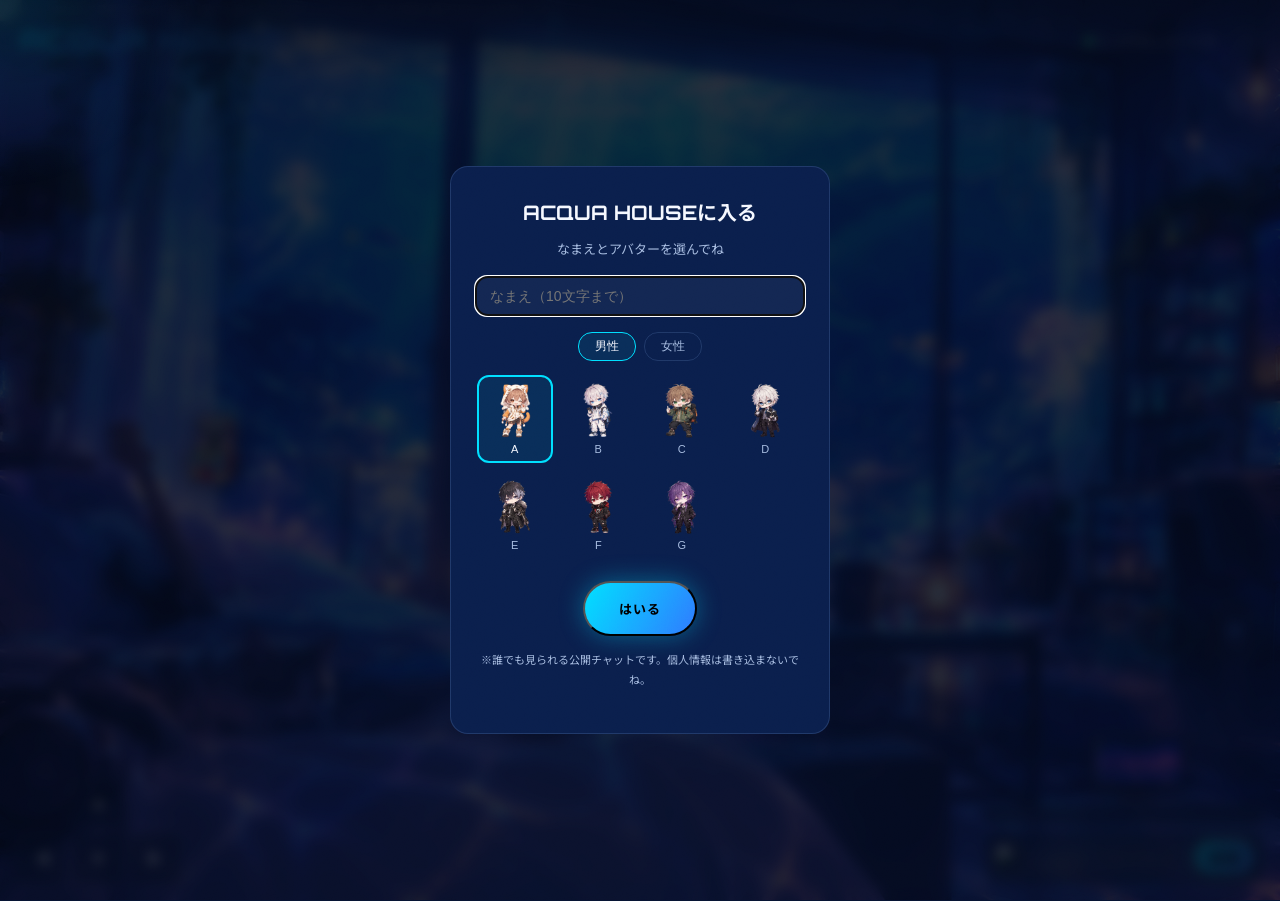
==== chat.html @ a20067de "Auto-sync the YouTube screen to everyone, shrink monitor.png, restrict avatar N Revert the "must tap" ====
<!DOCTYPE html>
<html lang="ja">
<head>
<meta charset="UTF-8">
<meta name="viewport" content="width=device-width, initial-scale=1.0, maximum-scale=1.0, user-scalable=no, viewport-fit=cover">
<title>ACQUA HOUSE | Acqua Calda Official Site</title>
<meta name="description" content="Acqua Calda(アクア・カルダ) ファン交流用のリアルタイムアバターチャット「Acqua House」">
<meta name="apple-mobile-web-app-capable" content="yes">
<meta name="mobile-web-app-capable" content="yes">
<meta name="apple-mobile-web-app-status-bar-style" content="black-translucent">
<link rel="preconnect" href="https://fonts.googleapis.com">
<link rel="preconnect" href="https://fonts.gstatic.com" crossorigin>
<link href="https://fonts.googleapis.com/css2?family=Orbitron:wght@500;700;900&family=Baloo+2:wght@600;700;800&family=Noto+Sans+JP:wght@300;400;500;700&display=swap" rel="stylesheet">
<link rel="stylesheet" href="css/style.css?v=25">
<link rel="stylesheet" href="css/chat.css?v=37">
<link rel="stylesheet" href="css/youtube-widget.css?v=3">
</head>
<body>

<canvas class="bg-particles" id="bgParticles"></canvas>
<canvas class="bg-bubbles" id="bgBubbles"></canvas>
<div class="noise-overlay"></div>
<div class="cursor-glow" id="cursorGlow"></div>

<!-- ===== HEADER ===== -->
<header class="site-header" id="siteHeader">
  <a href="index.html#top" class="brand">ACQUA<span>CALDA</span></a>
  <nav class="main-nav" id="mainNav">
    <a href="index.html#about">ABOUT</a>
    <a href="index.html#members">MEMBERS</a>
    <a href="index.html#discography">DISCOGRAPHY</a>
    <a href="index.html#live">LIVE</a>
    <a href="index.html#contact">CONTACT</a>
    <a href="chat.html" class="active">ACQUA HOUSE</a>
  </nav>
  <button class="nav-toggle" id="navToggle" aria-label="メニューを開く" aria-expanded="false">
    <span></span><span></span><span></span>
  </button>
</header>

<main class="chat-page">
  <div class="chat-wrap">

    <div class="chat-header-row">
      <h1 class="chat-title">ACQUA HOUSE</h1>
      <div class="chat-header-right">
        <div class="chat-online"><span class="dot-live"></span><span id="chatOnlineCount">0</span>人がおしゃべり中</div>
        <button type="button" class="chat-fullscreen-btn" id="chatFullscreenBtn" hidden aria-label="全画面表示">⛶</button>
        <button type="button" class="chat-leave-btn" id="chatLeaveBtn" hidden>退室する</button>
      </div>
    </div>

    <div class="chat-stage-wrap">
      <div class="chat-stage" id="chatStage"></div>
      <div class="chat-dpad" id="chatDpad">
        <button type="button" data-dir="up" aria-label="上へ移動">▲</button>
        <button type="button" data-dir="left" aria-label="左へ移動">◀</button>
        <button type="button" data-dir="right" aria-label="右へ移動">▶</button>
        <button type="button" data-dir="down" aria-label="下へ移動">▼</button>
      </div>
      <div class="chat-action-pad" id="chatActionPad">
        <button type="button" data-act="catch" aria-label="ボールをキャッチ／投げる">○</button>
        <button type="button" data-act="kick" aria-label="ボールを蹴る">✕</button>
      </div>
    </div>

    <form class="chat-input-row" id="chatInputForm">
      <button type="button" class="chat-avatar-btn" id="chatMyAvatarBtn" title="なまえ・アバターを変更"><img id="chatMyAvatarImg" src="" alt=""></button>
      <input type="text" id="chatInputText" maxlength="200" placeholder="メッセージを入力してEnter..." autocomplete="off" enterkeyhint="send">
      <button type="submit" class="btn btn-primary chat-send-btn">送信</button>
    </form>

    <div class="chat-log" id="chatLog" aria-live="polite"></div>

    <p class="chat-hint">矢印キー / WASD で移動、Enterで発言（誰でも見られる公開チャットです。個人情報の書き込みには注意してね）</p>
  </div>

  <!-- ===== BGM VOLUME ===== -->
  <div class="chat-volume" id="chatVolume" hidden>
    <span class="chat-volume-icon" id="chatVolumeIcon">🔊</span>
    <input type="range" id="chatVolumeSlider" min="0" max="100" value="60" aria-label="BGM音量">
  </div>

  <!-- ===== RHYTHM MINIGAME (popn) ===== -->
  <div class="rhythm-toast" id="rhythmToast" hidden></div>

  <div class="rhythm-hud" id="rhythmHud" hidden>
    <span>SCORE <b id="rhythmScoreVal">0</b></span>
  </div>

  <div class="rhythm-countdown" id="rhythmCountdown" hidden></div>

  <div class="rhythm-overlay" id="rhythmConfirm" hidden>
    <div class="rhythm-dialog-card">
      <p>ゲームをしますか？</p>
      <div class="hero-actions">
        <button type="button" class="btn btn-primary" id="rhythmConfirmYesBtn">はい</button>
        <button type="button" class="btn btn-outline" id="rhythmConfirmNoBtn">いいえ</button>
      </div>
    </div>
  </div>

  <div class="rhythm-overlay" id="rhythmSongSelect" hidden>
    <div class="rhythm-dialog-card">
      <p>曲を選んでね</p>
      <div class="rhythm-song-list" id="rhythmSongList"></div>
      <button type="button" class="btn btn-outline" id="rhythmSongCancelBtn">キャンセル</button>
    </div>
  </div>

  <div class="rhythm-overlay" id="rhythmResult" hidden>
    <div class="rhythm-dialog-card">
      <p class="rhythm-result-title">RESULT</p>
      <p class="rhythm-result-score">みんなでキャッチ <b id="rhythmResultScoreVal">0</b> こ！</p>
      <button type="button" class="btn btn-primary" id="rhythmResultCloseBtn">とじる</button>
    </div>
  </div>

  <!-- ===== ROTATE-DEVICE HINT (mobile portrait) ===== -->
  <div class="chat-rotate-hint" id="chatRotateHint">
    <div class="chat-rotate-icon">📱</div>
    <p>スマホを横向きにしてください</p>
  </div>

  <!-- ===== YOUTUBE SEARCH WIDGET (picks a video -- playback itself renders
       in-room over the window, appended into #chatStage by
       js/youtube-widget.js, not here) ===== -->
  <div class="yt-overlay" id="ytOverlay" hidden>
    <div class="yt-panel">
      <div class="yt-panel-header">
        <form class="yt-search-row" id="ytSearchForm">
          <input type="text" id="ytSearchInput" placeholder="YouTubeを検索" autocomplete="off" enterkeyhint="search">
          <button type="submit" class="yt-search-btn" id="ytSearchBtn" aria-label="検索">🔍</button>
        </form>
        <button type="button" class="yt-close-btn" id="ytCloseBtn" aria-label="閉じる">✕</button>
      </div>
      <div class="yt-body">
        <p class="yt-status" id="ytStatus" hidden></p>
        <div class="yt-grid" id="ytGrid"></div>
      </div>
    </div>
  </div>

  <!-- ===== ENTRY OVERLAY ===== -->
  <div class="chat-entry" id="chatEntry" hidden>
    <div class="chat-entry-card">
      <h2>ACQUA HOUSEに入る</h2>
      <p>なまえとアバターを選んでね</p>
      <input type="text" id="entryNameInput" maxlength="10" placeholder="なまえ（10文字まで）" autocomplete="off" enterkeyhint="done">
      <div class="chat-gender-tabs" id="entryGenderTabs"></div>
      <div class="chat-avatar-picker" id="entryAvatarPicker"></div>
      <div class="chat-avatar-picker chat-avatar-picker-restricted" id="entryRestrictedPicker" hidden></div>
      <button class="btn btn-primary" id="entryEnterBtn">はいる</button>
      <p class="chat-entry-note">※誰でも見られる公開チャットです。個人情報は書き込まないでね。</p>
    </div>
  </div>
</main>

<footer class="site-footer">
  <p>&copy; 2026 Acqua Calda. All rights reserved.</p>
  <p class="footer-note">This is a dummy/sample site structure.</p>
</footer>

<script src="js/script.js?v=11"></script>
<script src="https://www.gstatic.com/firebasejs/10.14.1/firebase-app-compat.js"></script>
<script src="https://www.gstatic.com/firebasejs/10.14.1/firebase-auth-compat.js"></script>
<script src="https://www.gstatic.com/firebasejs/10.14.1/firebase-database-compat.js"></script>
<script src="js/firebase-config.js?v=2"></script>
<script src="js/chat.js?v=62"></script>
<script src="js/youtube-config.js?v=2"></script>
<script src="js/youtube-widget.js?v=6"></script>
</body>
</html>
---- css/style.css ----
/* ==========================================================
   Acqua Calda - Official Site Stylesheet
   Dark x Neon (Club/Electro) theme
   ========================================================== */

:root{
  --bg: #061434;
  --bg-alt: #0a1f4d;
  --fg: #f5f8ff;
  --fg-dim: #a7bce0;
  --cyan: #00e0ff;
  --pink: #2f7bff;
  --purple: #5b8cff;
  --white: #ffffff;
  --black: #000000;
  --border: rgba(150,195,255,0.16);
  --font-display: 'Orbitron', 'Noto Sans JP', sans-serif;
  --font-body: 'Noto Sans JP', sans-serif;
  --font-fancy: 'Baloo 2', 'Noto Sans JP', sans-serif;
  --header-h: 76px;
}

*, *::before, *::after{ box-sizing: border-box; }

html{ scroll-behavior: smooth; scroll-padding-top: var(--header-h); }

body{
  margin:0;
  background: var(--bg);
  color: var(--fg);
  font-family: var(--font-body);
  line-height: 1.8;
  overflow-x: hidden;
  -webkit-font-smoothing: antialiased;
}

a{ color: inherit; text-decoration: none; }
ul{ list-style: none; margin:0; padding:0; }
img{ max-width:100%; display:block; }

/* ---------- texture / cursor glow ---------- */
.bg-particles{
  position: fixed; inset:0; z-index: -1; pointer-events:none; display:block;
}
.bg-bubbles{
  position: fixed; inset:0; z-index: -1; pointer-events:none; display:block;
}
.noise-overlay{
  position: fixed; inset:0; pointer-events:none; z-index: 2;
  opacity: 0.035;
  background-image: url("data:image/svg+xml,%3Csvg xmlns='http://www.w3.org/2000/svg' width='120' height='120'%3E%3Cfilter id='n'%3E%3CfeTurbulence type='fractalNoise' baseFrequency='0.9' numOctaves='2' stitchTiles='stitch'/%3E%3C/filter%3E%3Crect width='100%25' height='100%25' filter='url(%23n)'/%3E%3C/svg%3E");
  mix-blend-mode: overlay;
}
.cursor-glow{
  position: fixed; top:0; left:0; width: 380px; height: 380px;
  border-radius: 50%; pointer-events: none; z-index: 1;
  transform: translate(-50%,-50%);
  background: radial-gradient(circle, rgba(0,224,255,0.10) 0%, rgba(47,123,255,0.06) 45%, transparent 70%);
  transition: opacity .3s ease;
  opacity: 0;
}
@media (hover:hover){ .cursor-glow{ opacity: 1; } }

/* ---------- header ---------- */
.site-header{
  position: fixed; top:0; left:0; right:0; z-index: 100;
  height: var(--header-h);
  display:flex; align-items:center; justify-content:space-between;
  padding: 0 clamp(20px, 5vw, 56px);
  background: rgba(4,12,32,0.55);
  backdrop-filter: blur(14px) saturate(140%);
  -webkit-backdrop-filter: blur(14px) saturate(140%);
  border-bottom: 1px solid var(--border);
  transition: background .3s ease, border-color .3s ease;
}
.brand{
  font-family: var(--font-display);
  font-weight: 700;
  font-size: clamp(16px, 2vw, 20px);
  letter-spacing: 0.12em;
}
.brand span{ color: var(--cyan); }

.main-nav{ display:flex; gap: clamp(18px, 3vw, 40px); }
.main-nav a{
  font-family: var(--font-display);
  font-size: 13px;
  letter-spacing: 0.08em;
  color: var(--fg-dim);
  position: relative;
  padding: 6px 2px;
  transition: color .25s ease;
}
.main-nav a::after{
  content:''; position:absolute; left:0; bottom:0; width:100%; height:1px;
  background: linear-gradient(90deg, var(--cyan), var(--white), var(--pink));
  transform: scaleX(0); transform-origin: left;
  transition: transform .3s ease;
}
.main-nav a:hover, .main-nav a.active{ color: var(--fg); }
.main-nav a:hover::after, .main-nav a.active::after{ transform: scaleX(1); }

.nav-toggle{
  display:none; width: 32px; height: 24px; position: relative;
  background:none; border:none; cursor:pointer; padding:0;
}
.nav-toggle span{
  position:absolute; left:0; width:100%; height:2px; background: var(--fg);
  transition: transform .3s ease, opacity .3s ease;
}
.nav-toggle span:nth-child(1){ top:0; }
.nav-toggle span:nth-child(2){ top:11px; }
.nav-toggle span:nth-child(3){ top:22px; }
.nav-toggle[aria-expanded="true"] span:nth-child(1){ transform: translateY(11px) rotate(45deg); }
.nav-toggle[aria-expanded="true"] span:nth-child(2){ opacity:0; }
.nav-toggle[aria-expanded="true"] span:nth-child(3){ transform: translateY(-11px) rotate(-45deg); }

/* ---------- hero ---------- */
.hero{
  position: relative;
  min-height: 100svh;
  display:flex; flex-direction:column; align-items:center; justify-content:center;
  text-align:center;
  padding: calc(var(--header-h) + 20px) 20px 80px;
  overflow: hidden;
}
.hero-bg{ position:absolute; inset:0; z-index:0; }
.glow{ position:absolute; border-radius:50%; filter: blur(90px); opacity:0.55; }
.glow-cyan{ width: 420px; height:420px; background: var(--cyan); top: -120px; left: -80px; animation: drift 12s ease-in-out infinite; }
.glow-pink{ width: 460px; height:460px; background: var(--pink); bottom: -160px; right: -100px; animation: drift 14s ease-in-out infinite reverse; }
@keyframes drift{
  0%,100%{ transform: translate(0,0) scale(1); }
  50%{ transform: translate(40px,-30px) scale(1.1); }
}

.hero-inner{ position: relative; z-index: 1; max-width: 900px; }
.hero-eyebrow{
  font-family: var(--font-display);
  letter-spacing: 0.4em; font-size: 12px; color: var(--cyan);
  margin: 0 0 18px;
}
.hero-title{
  margin: 0 0 24px;
  line-height: 0;
}
.hero-logo-img{
  display: block; margin: 0 auto;
  width: min(640px, 85vw);
  height: auto;
}
.hero-copy{ color: var(--fg-dim); font-size: clamp(14px, 1.6vw, 17px); margin-bottom: 40px; }
.hero-actions{ display:flex; gap: 18px; justify-content:center; flex-wrap: wrap; }

.btn{
  font-family: var(--font-display);
  font-size: 13px; letter-spacing: 0.1em;
  padding: 16px 34px;
  border-radius: 999px;
  transition: transform .25s ease, box-shadow .25s ease, background .25s ease, color .25s ease;
  display:inline-block;
}
.btn-primary{
  background: linear-gradient(120deg, var(--cyan), var(--pink));
  color: var(--black); font-weight: 700;
  box-shadow: 0 0 24px rgba(0,224,255,0.35);
}
.btn-primary:hover{ transform: translateY(-3px); box-shadow: 0 6px 32px rgba(47,123,255,0.45); }
.btn-outline{
  border: 1px solid var(--border); color: var(--fg);
  background: rgba(255,255,255,0.02);
}
.btn-outline:hover{ border-color: var(--cyan); color: var(--cyan); transform: translateY(-3px); }

.scroll-cue{
  position:absolute; bottom: 32px; left:50%; transform: translateX(-50%);
  font-family: var(--font-display); font-size: 10px; letter-spacing: 0.3em; color: var(--fg-dim);
  display:flex; flex-direction:column; align-items:center; gap: 10px;
  z-index: 1;
}
.scroll-cue span{
  width:1px; height: 36px;
  background: linear-gradient(var(--cyan), transparent);
  animation: scrollcue 1.8s ease-in-out infinite;
}
@keyframes scrollcue{
  0%{ transform: scaleY(0); transform-origin: top; opacity:0; }
  40%{ transform: scaleY(1); transform-origin: top; opacity:1; }
  60%{ transform: scaleY(1); transform-origin: bottom; opacity:1; }
  100%{ transform: scaleY(0); transform-origin: bottom; opacity:0; }
}

/* ---------- sections ---------- */
.section{ padding: 130px clamp(20px, 6vw, 80px); position: relative; }
.section-alt{ background: var(--bg-alt); }
.section-head{ display:flex; align-items:baseline; gap: 18px; margin-bottom: 56px; }
.section-num{
  font-family: var(--font-display); color: var(--pink); font-size: 14px; letter-spacing: 0.2em;
}
.section-title{
  font-family: var(--font-display); font-weight: 700;
  font-size: clamp(28px, 4vw, 42px); letter-spacing: 0.06em;
  margin: 0; position: relative;
}
.section-title::after{
  content:''; position:absolute; left:0; bottom: -14px; width: 56px; height: 2px;
  background: linear-gradient(90deg, var(--cyan), var(--white), var(--pink));
}

.lead{ font-size: clamp(16px, 2vw, 20px); color: var(--fg); margin-bottom: 20px; }
.note{ color: var(--fg-dim); font-size: 13px; }
.note.center{ text-align:center; margin-top: 40px; }

/* ---------- about ---------- */
.about-grid{ display:grid; grid-template-columns: 1.1fr 0.9fr; gap: 64px; align-items:center; max-width: 1200px; margin: 0 auto; }
.about-text p{ color: var(--fg-dim); }
.about-frame{
  aspect-ratio: 4/5; border-radius: 18px; border: 1px solid rgba(0,224,255,0.35);
  background: linear-gradient(160deg, rgba(0,224,255,0.08), rgba(47,123,255,0.08));
  display:flex; align-items:center; justify-content:center; text-align:center;
  color: var(--fg-dim); font-family: var(--font-display); font-size: 13px; letter-spacing: 0.1em;
  position: relative; overflow:hidden;
  box-shadow: 0 0 40px rgba(0,224,255,0.18), 0 0 90px rgba(47,123,255,0.12);
}
.about-frame img{ position: relative; z-index: 1; width:100%; height:100%; object-fit: cover; display:block; }
.about-frame::before{
  content:''; position:absolute; inset:0;
  background: repeating-linear-gradient(45deg, rgba(255,255,255,0.03) 0 2px, transparent 2px 14px);
}

/* ---------- members ---------- */
.members-grid{
  display:grid; grid-template-columns: repeat(2, 1fr); gap: 32px;
  max-width: 800px; margin: 0 auto;
}
.member-card{
  border: 1px solid rgba(0,224,255,0.35); border-radius: 16px; overflow:hidden;
  background: rgba(255,255,255,0.02);
  box-shadow: 0 0 40px rgba(0,224,255,0.16), 0 0 90px rgba(47,123,255,0.1);
  transition: transform .35s ease, border-color .35s ease, box-shadow .35s ease;
}
.member-card:hover{
  transform: translateY(-8px);
  border-color: rgba(0,224,255,0.55);
  box-shadow: 0 16px 40px rgba(0,0,0,0.5), 0 0 60px rgba(0,224,255,0.3), 0 0 0 1px rgba(47,123,255,0.15);
}
.member-photo{
  aspect-ratio: 1/1;
  background: linear-gradient(150deg, #14141f, #1c1424);
  display:flex; align-items:center; justify-content:center;
  color: var(--fg-dim); font-family: var(--font-display); font-size: 12px; letter-spacing: 0.15em;
  border-bottom: 1px solid var(--border);
  overflow: hidden;
}
.member-photo img{ width:100%; height:100%; object-fit: cover; object-position: top center; display:block; }
.member-info{ padding: 24px; }
.member-role{ font-family: var(--font-display); font-size: 11px; letter-spacing: 0.15em; color: var(--cyan); margin: 0 0 10px; }
.member-name{ font-size: 22px; margin: 0 0 12px; font-weight: 700; }
.member-name span{ font-size: 14px; color: var(--fg-dim); font-weight: 400; margin-left: 8px; }
.member-desc{ color: var(--fg-dim); font-size: 14px; margin:0; }

/* ---------- discography ---------- */
.disco-list{ max-width: 640px; margin: 0 auto; display:flex; flex-direction:column; gap: 16px; }
.track{
  display:flex; align-items:center; gap: 20px;
  padding: 16px 20px; border-radius: 12px;
  border: 1px solid var(--border);
  background: rgba(255,255,255,0.02);
  transition: background .25s ease, border-color .25s ease;
}
.track:hover{ background: rgba(255,255,255,0.04); border-color: rgba(0,224,255,0.35); }
.track-art{
  width: 64px; height: 64px; border-radius: 10px; flex-shrink:0;
  background: linear-gradient(135deg, var(--purple), var(--pink));
  display:flex; align-items:center; justify-content:center;
  font-family: var(--font-display); font-size: 10px; color: rgba(0,0,0,0.6);
  overflow: hidden;
}
.track-art img{ width:100%; height:100%; object-fit: cover; display:block; }
.track-body{ flex:1; min-width:0; }
.track-date{ color: var(--fg-dim); font-size: 12px; margin: 0 0 4px; font-family: var(--font-display); letter-spacing: 0.05em; }
.track-title{ margin: 0 0 4px; font-size: 18px; }
.track-title em{ color: var(--fg-dim); font-style: normal; font-size: 13px; }
.track-tags{ margin:0; color: var(--cyan); font-size: 12px; letter-spacing: 0.04em; }
.track-play{
  width: 44px; height: 44px; border-radius: 50%; flex-shrink:0;
  border: 1px solid var(--border);
  display:flex; align-items:center; justify-content:center;
  font-size: 13px; transition: all .25s ease;
}
.track-play:hover{ background: var(--cyan); color: var(--black); border-color: var(--cyan); box-shadow: 0 0 18px rgba(0,224,255,0.5); }
.track-soon{ opacity: 0.45; }
.track-soon .track-art{ background: rgba(255,255,255,0.04); color: var(--fg-dim); }
.track-soon .track-title{ font-family: var(--font-display); font-size: 14px; letter-spacing: 0.1em; color: var(--fg-dim); }

/* ---------- live ---------- */
.live-list{ max-width: 900px; margin: 0 auto; display:flex; flex-direction:column; gap: 16px; }
.live-item{
  display:flex; align-items:center; gap: 28px;
  padding: 22px 24px; border-radius: 14px;
  border: 1px solid var(--border); background: rgba(255,255,255,0.02);
}
.live-date{
  display:flex; flex-direction:column; align-items:center; justify-content:center;
  width: 76px; flex-shrink:0; padding: 10px 0; border-radius: 10px;
  background: rgba(0,224,255,0.06); border: 1px solid rgba(0,224,255,0.2);
}
.live-day{ font-family: var(--font-display); font-size: 24px; font-weight:700; color: var(--cyan); }
.live-month{ font-size: 10px; letter-spacing: 0.1em; color: var(--fg-dim); }
.live-info{ flex:1; }
.live-info h3{ margin: 0 0 6px; font-size: 18px; }
.live-info p{ margin:0; color: var(--fg-dim); font-size: 14px; }
.live-status{
  font-family: var(--font-display); font-size: 11px; letter-spacing: 0.1em;
  padding: 6px 14px; border-radius: 999px;
  color: var(--pink); border: 1px solid rgba(47,123,255,0.4);
  flex-shrink:0;
}
.live-status.status-done{ color: var(--fg-dim); border-color: var(--border); }

/* ---------- contact ---------- */
.contact-inner{ max-width: 700px; margin: 0 auto; text-align:center; }
.sns-row{ display:flex; justify-content:center; gap: 18px; margin: 32px 0 24px; flex-wrap: wrap; }
.sns-btn{
  width: 64px; height: 64px; border-radius: 50%;
  border: 1px solid var(--border);
  display:flex; align-items:center; justify-content:center;
  font-family: var(--font-display); font-size: 13px; letter-spacing: 0.05em;
  transition: all .3s ease;
}
.sns-btn:hover{
  background: linear-gradient(135deg, var(--cyan), var(--pink));
  color: var(--black); border-color: transparent;
  transform: translateY(-4px);
  box-shadow: 0 10px 30px rgba(47,123,255,0.35);
}

/* ---------- footer ---------- */
.site-footer{
  padding: 40px 20px; text-align:center;
  border-top: 1px solid var(--border);
  color: var(--fg-dim); font-size: 13px;
}
.footer-note{ font-size: 11px; opacity: 0.6; margin-top: 6px; }

/* ---------- reveal animation ---------- */
.reveal{ opacity: 0; transform: translateY(28px); transition: opacity .8s ease, transform .8s ease; }
.reveal.is-visible{ opacity: 1; transform: translateY(0); }

/* ---------- responsive ---------- */
.sp-only{ display:none; }

@media (max-width: 900px){
  .members-grid{ grid-template-columns: repeat(2, 1fr); }
}

@media (max-width: 720px){
  .main-nav{
    position: fixed; top: var(--header-h); left:0; right:0;
    flex-direction: column; align-items:flex-start; gap: 0;
    background: rgba(4,12,32,0.97);
    backdrop-filter: blur(14px);
    padding: 12px clamp(20px, 5vw, 56px) 24px;
    transform: translateY(-12px);
    opacity: 0; pointer-events: none;
    transition: opacity .3s ease, transform .3s ease;
    border-bottom: 1px solid var(--border);
  }
  .main-nav.is-open{ opacity:1; transform: translateY(0); pointer-events:auto; }
  .main-nav a{ padding: 14px 0; width: 100%; border-bottom: 1px solid var(--border); }
  .nav-toggle{ display:block; }

  .sp-only{ display:inline; }
  .section{ padding: 90px 20px; }
  .track{ flex-wrap: wrap; }
  .live-item{ flex-wrap: wrap; }

  /* keep ABOUT and MEMBERS side-by-side even on phones, just more compact */
  .about-grid{ gap: 20px; align-items: start; }
  .about-text .lead{ font-size: 14px; margin-bottom: 12px; }
  .about-text p{ font-size: 13px; line-height: 1.65; }
  .about-frame{ border-radius: 12px; }

  .members-grid{ gap: 14px; }
  .member-info{ padding: 14px; }
  .member-role{ font-size: 9px; margin-bottom: 6px; }
  .member-name{ font-size: 16px; margin-bottom: 8px; }
  .member-desc{ font-size: 11.5px; line-height: 1.6; }
}

@media (max-width: 420px){
  .about-grid{ grid-template-columns: 1fr 1.15fr; gap: 14px; }
  .about-text .lead{ font-size: 12.5px; }
  .about-text p{ font-size: 11.5px; }
  .about-text .note{ font-size: 10px; }

  .members-grid{ gap: 10px; }
  .member-info{ padding: 10px; }
  .member-role{ font-size: 8px; }
  .member-name{ font-size: 14px; margin-bottom: 6px; }
  .member-desc{ font-size: 10.5px; line-height: 1.55; }
}

/* ---------- mini game modal ---------- */
.game-modal{
  position: fixed; inset: 0; z-index: 1000;
  display:flex; align-items:center; justify-content:center;
  background: rgba(3,9,26,0.85);
  backdrop-filter: blur(10px);
  opacity: 0; pointer-events: none;
  transition: opacity .3s ease;
  padding: 20px;
}
.game-modal.is-open{ opacity: 1; pointer-events: auto; }
.game-modal-inner{
  position: relative; width: 100%; max-width: 480px;
  border: 1px solid rgba(0,224,255,0.35); border-radius: 20px;
  background: linear-gradient(165deg, #071a3f, #061024);
  box-shadow: 0 0 60px rgba(0,224,255,0.2), 0 20px 60px rgba(0,0,0,0.6);
  padding: 40px 28px 32px;
  text-align: center;
  max-height: 92vh; overflow: hidden;
}
/* while playing (or on the title/result screens), shrink the card to hug the phone-shaped stage instead of framing it with a lot of empty space */
@media (min-width: 481px){
  .game-modal-inner:has(.game-panel-play:not([hidden])),
  .game-modal-inner:has(.game-panel-start:not([hidden])),
  .game-modal-inner:has(.game-panel-result:not([hidden])){
    width: fit-content; max-width: none;
    max-height: 94vh;
    padding: 20px;
  }
}
.game-close{
  position:absolute; top: 14px; right: 14px;
  width: 34px; height: 34px; border-radius: 50%;
  border: 1px solid var(--border); background: rgba(255,255,255,0.03);
  color: var(--fg); font-size: 18px; line-height: 1; cursor: pointer;
  display:flex; align-items:center; justify-content:center;
  transition: all .25s ease;
}
.game-close:hover{ border-color: var(--cyan); color: var(--cyan); }

/* same phone-shaped frame as .game-stage, so the title art fills the screen edge-to-edge like the gameplay does */
.game-title-stage{
  position: relative; overflow: hidden;
  aspect-ratio: 9 / 19.5;
  height: min(calc(94vh - 40px), 760px);
  width: auto; max-width: 100%;
  margin: 0 auto;
  border-radius: 14px;
  border: 1px solid var(--border);
  box-shadow: 0 12px 30px rgba(0,0,0,0.45);
}
.game-title-art{
  position: absolute; inset: 0;
  width: 100%; height: 100%;
  object-fit: cover;
  display:block;
}
.game-title-overlay{
  position: absolute; left:0; right:0; bottom:0;
  padding: 32px 20px 24px;
  background: linear-gradient(180deg, rgba(2,8,26,0) 0%, rgba(2,8,26,0.6) 40%, rgba(2,8,26,0.92) 100%);
}
.game-title-overlay .game-desc{ margin-bottom: 18px; }
.game-title-overlay .btn{ width: 100%; }
.game-title-actions{ gap: 12px; flex-wrap: nowrap; }
.game-title-actions .btn{ flex: 1 1 0; width: auto; white-space: nowrap; }
.game-title-quit{ display:block; width:100%; margin-top: 10px; }
.game-desc{ color: var(--fg-dim); font-size: 13px; line-height: 2; margin-bottom: 28px; }
.bubble-legend{ display:inline-flex; align-items:center; gap:6px; margin: 2px 10px; font-size:12px; }
.legend-dot{ display:inline-block; width:10px; height:10px; border-radius:50%; }
.legend-white{ background: radial-gradient(circle at 35% 30%, #fff, rgba(255,255,255,0.4)); }
.legend-blue{ background: radial-gradient(circle at 35% 30%, #82b4ff, #2f7bff); }
.legend-purple{ background: radial-gradient(circle at 35% 30%, #e6beff, #a855f7); }

.game-panel-play{ display:flex; flex-direction:column; align-items:center; }
.game-panel-play[hidden]{ display:none; }

/* iPhone-like portrait screen (9:19.5) so the game reads as a phone screen */
.game-stage{
  display:flex; flex-direction:column;
  aspect-ratio: 9 / 19.5;
  height: min(calc(94vh - 40px), 760px);
  width: auto; max-width: 100%;
  margin: 0 auto;
}
.game-hud{
  position: absolute; top: 0; left: 0; right: 0; z-index: 5;
  display:flex; justify-content:space-between; align-items:baseline;
  padding: 14px 16px 26px;
  font-family: var(--font-display); font-size: 13px; color: var(--fg-dim);
  background: linear-gradient(180deg, rgba(2,8,26,0.65), rgba(2,8,26,0));
  pointer-events: none;
}
.game-hud-score b{ font-family: var(--font-fancy); color: var(--cyan); font-size: 18px; font-weight: 700; margin-left: 6px; }
.game-hud-timer{ color: var(--fg-dim); }
.game-hud-timer b{ font-family: var(--font-fancy); color: var(--pink); font-size: 20px; font-weight: 700; }

.bubble-field{
  position: relative; overflow: hidden;
  flex: 1 1 auto; min-height: 0; width: 100%;
  border-radius: 14px; border: 1px solid var(--border);
  background: linear-gradient(180deg, #04122c, #02081a);
  touch-action: none;
}
.bubble-field-bg{
  position: absolute; inset: 0; z-index: 0;
  width: 100%; height: 100%; object-fit: cover;
  pointer-events: none;
}
.bubble{
  position: absolute; border-radius: 50%; cursor: pointer;
  will-change: transform;
}
.bubble.is-popped{ opacity: 0; }
.bubble-white{
  background: url('../img/white_ball.png') center / contain no-repeat;
  filter: drop-shadow(0 0 12px rgba(255,255,255,0.35));
}
.bubble-blue{
  background: url('../img/Blue_ball.png') center / contain no-repeat;
  filter: drop-shadow(0 0 14px rgba(47,123,255,0.55));
}
.bubble-purple{
  background: url('../img/purple_ball.png') center / contain no-repeat;
  filter: drop-shadow(0 0 16px rgba(168,85,247,0.5));
}
.score-pop{
  position: absolute; pointer-events: none;
  font-family: var(--font-fancy); font-weight: 700; font-size: 16px;
  color: var(--fg); text-shadow: 0 0 8px rgba(0,224,255,0.6);
  animation: scorePopUp .65s ease forwards;
}
@keyframes scorePopUp{
  0%{ opacity: 1; transform: translateY(0); }
  100%{ opacity: 0; transform: translateY(-46px); }
}

/* same phone-shaped frame as .game-stage, filled edge-to-edge by result.png */
.result-stage{
  position: relative; overflow: hidden;
  aspect-ratio: 9 / 19.5;
  height: min(calc(94vh - 40px), 760px);
  width: auto; max-width: 100%;
  margin: 0 auto;
  border-radius: 14px;
  border: 1px solid var(--border);
  box-shadow: 0 12px 30px rgba(0,0,0,0.45);
}
.result-stage-bg{
  position: absolute; inset: 0;
  width: 100%; height: 100%;
  object-fit: cover;
}
.result-overlay{
  position: absolute; inset: 0; z-index: 1;
  padding: 22px 16px 20px;
  text-align: center;
}
.result-header{
  background: rgba(4,10,26,0.55);
  border-radius: 14px;
  padding: 14px 12px 12px;
  backdrop-filter: blur(2px);
}
.result-header .hero-eyebrow{ line-height: 1; margin: 0 0 10px; }
.game-rank{
  font-family: var(--font-fancy); font-weight: 800; font-size: 64px; line-height: 1; margin: 4px 0 8px;
  background: linear-gradient(120deg, var(--cyan), var(--pink));
  -webkit-background-clip: text; background-clip: text; color: transparent;
}
.game-result-score{ font-family: var(--font-fancy); color: var(--fg-dim); font-size: 14px; line-height: 1.3; margin: 0; white-space: nowrap; }
.game-result-score b{ font-family: var(--font-fancy); color: var(--fg); font-size: 22px; margin-left: 8px; }
.game-panel-result .hero-actions{ justify-content:center; flex: 0 0 auto; }
.game-panel-result .btn-outline{ background: rgba(4,10,26,0.65); backdrop-filter: blur(2px); }

.result-bottom{
  position: absolute; left: 16px; right: 16px; bottom: 20px;
  display:flex; flex-direction:column;
}

.result-dialogue-wrap{
  position: relative;
  height: 230px;
  margin-bottom: 14px;
  text-align: left;
}
.result-dialogue-char{
  position: absolute; right: 6px; bottom: 0;
  height: 120%; width: auto;
  z-index: 1;
  filter: drop-shadow(0 8px 14px rgba(0,0,0,0.45));
}
.result-dialogue-char[alt="YUU"]{ height: 122%; }
.result-dialogue-box{
  position: absolute; left: 0; right: 0; bottom: 0;
  z-index: 2;
  height: 46%;
  background: linear-gradient(165deg, rgba(7,26,63,0.48), rgba(6,16,36,0.48));
  backdrop-filter: blur(3px);
  border: 1px solid rgba(0,224,255,0.35);
  border-radius: 14px;
  padding: 20px 14px 14px;
  box-shadow: 0 10px 24px rgba(0,0,0,0.4);
}
.result-dialogue-name{
  position: absolute; top: -13px; left: 14px;
  background: linear-gradient(120deg, var(--cyan), var(--pink));
  color: #04101f; font-family: var(--font-display); font-weight: 700; font-size: 12px;
  padding: 4px 14px; border-radius: 999px; margin:0;
}
.result-dialogue-text{
  font-size: 13px; line-height: 1.6; color: var(--fg); margin:0;
}

/* ---------- save-score prompt ---------- */
.save-score-prompt{
  position: absolute; inset: 0; z-index: 10;
  display: flex; align-items: center; justify-content: center;
  background: rgba(2,8,26,0.72);
  backdrop-filter: blur(4px);
  padding: 20px;
}
.save-score-prompt[hidden]{ display:none; }
.save-score-card{
  width: 100%; max-width: 280px;
  background: linear-gradient(165deg, rgba(7,26,63,0.98), rgba(6,16,36,0.98));
  border: 1px solid rgba(0,224,255,0.35);
  border-radius: 16px;
  padding: 22px 18px;
  text-align: center;
  box-shadow: 0 12px 30px rgba(0,0,0,0.5);
}
.save-score-summary{
  display:flex; align-items:center; justify-content:center; gap: 12px;
  margin: 0 0 14px;
}
.save-score-summary-rank{
  font-family: var(--font-fancy); font-weight: 800; font-size: 32px; line-height: 1;
  background: linear-gradient(120deg, var(--cyan), var(--pink));
  -webkit-background-clip: text; background-clip: text; color: transparent;
}
.save-score-summary-score{ font-family: var(--font-fancy); color: var(--fg-dim); font-size: 13px; }
.save-score-summary-score b{ color: var(--fg); font-size: 18px; margin-left: 6px; }
.save-score-question{
  font-size: 14px; line-height: 1.6; color: var(--fg); margin: 0 0 18px;
}
.save-score-yesno{ display:flex; gap: 12px; justify-content:center; }
.save-score-yesno[hidden]{ display:none; }
.save-score-yesno .btn{ flex: 1 1 0; width:auto; }
.save-score-name{ display:flex; flex-direction:column; gap: 12px; }
.save-score-name[hidden]{ display:none; }
.save-score-name input{
  font-family: var(--font-body); font-size: 14px; color: var(--fg);
  background: rgba(255,255,255,0.05); border: 1px solid var(--border);
  border-radius: 999px; padding: 12px 18px; text-align:center;
  outline: none;
}
.save-score-name input:focus{ border-color: var(--cyan); }
.save-score-name input::placeholder{ color: var(--fg-dim); }

/* ---------- ranking board ---------- */
.ranking-title{
  font-family: var(--font-fancy); font-weight: 800; font-size: clamp(22px, 5vw, 30px);
  margin: 4px 0 20px;
  background: linear-gradient(120deg, var(--cyan), var(--pink));
  -webkit-background-clip: text; background-clip: text; color: transparent;
}
.ranking-list{
  display:flex; flex-direction:column; gap: 8px;
  max-height: min(48vh, 420px); overflow-y:auto;
  margin-bottom: 24px; padding-right: 2px;
}
.ranking-row{
  display:flex; align-items:center; gap: 10px;
  background: rgba(255,255,255,0.03); border: 1px solid var(--border);
  border-radius: 12px; padding: 10px 14px;
  text-align:left;
}
.ranking-row.is-top3{ border-color: rgba(0,224,255,0.4); }
.ranking-row.is-you{
  border-color: var(--pink);
  background: rgba(47,123,255,0.12);
  box-shadow: 0 0 0 1px rgba(47,123,255,0.3);
}
.ranking-pos{
  font-family: var(--font-fancy); font-weight: 700; font-size: 16px; color: var(--fg-dim);
  width: 26px; flex-shrink:0; text-align:center;
}
.ranking-row.is-top3 .ranking-pos{ color: var(--cyan); }
.ranking-name{
  flex: 1 1 auto; min-width:0; font-size: 13px; color: var(--fg);
  overflow:hidden; text-overflow:ellipsis; white-space:nowrap;
}
.ranking-score{
  font-family: var(--font-fancy); font-weight: 700; font-size: 16px; color: var(--fg);
  flex-shrink:0;
}
.ranking-badge{
  font-family: var(--font-display); font-weight: 700; font-size: 11px;
  width: 24px; height: 24px; border-radius: 50%; flex-shrink:0;
  display:flex; align-items:center; justify-content:center;
  background: linear-gradient(120deg, var(--cyan), var(--pink)); color:#04101f;
}
.ranking-empty{ color: var(--fg-dim); font-size: 13px; text-align:center; padding: 30px 0; }
.ranking-you{
  font-family: var(--font-fancy); font-weight: 700; font-size: 15px; color: var(--fg);
  text-align:center; margin: -6px 0 16px;
  background: linear-gradient(120deg, rgba(0,224,255,0.15), rgba(47,123,255,0.15));
  border: 1px solid rgba(0,224,255,0.35); border-radius: 999px;
  padding: 8px 14px;
}
.ranking-you[hidden]{ display:none; }
.game-panel-ranking{ overflow-y: auto; }

@media (max-width: 480px){
  .game-modal{ padding: 0; backdrop-filter: none; }
  .game-modal-inner{
    width: 100vw; max-width: 100vw;
    height: 100vh; height: 100dvh; max-height: 100vh; max-height: 100dvh;
    border-radius: 0; border: none; box-shadow: none;
    padding: max(24px, env(safe-area-inset-top)) 18px max(16px, env(safe-area-inset-bottom));
    display: flex; flex-direction: column;
  }
  .game-panel-start, .game-panel-result{
    flex: 1; min-height: 0;
    display: flex; flex-direction: column;
  }
  .game-panel-start[hidden], .game-panel-result[hidden]{ display: none; }
  .game-panel-play{ flex: 1; min-height: 0; }
  .game-panel-ranking{ flex: 1; min-height: 0; }
  .game-stage, .game-title-stage, .result-stage{
    aspect-ratio: unset;
    width: 100%; height: 100%; max-width: 100%;
  }
}

@media (prefers-reduced-motion: reduce){
  html{ scroll-behavior:auto; }
  .glow, .scroll-cue span{ animation: none; }
  .reveal{ transition: none; opacity:1; transform:none; }
}
---- css/chat.css ----
/* ==========================================================
   Acqua Calda - ACQUA HOUSE (realtime avatar chat) page styles

   The whole page IS the room: aqua_House_screen.png fills the
   entire viewport and every control (header bar, d-pad, log,
   input, volume) floats on top of it as a translucent overlay.
   The site's own header/footer are hidden on this page entirely.
   ========================================================== */

.site-header, .site-footer{ display: none; }

html{ height: 100%; }
/* 1px taller than the viewport on purpose: lets JS nudge a 1px scroll on
   load, which is what makes mobile Safari collapse its address bar. The
   fixed .chat-page below still covers the screen either way. */
body{ min-height: calc(100dvh + 1px); overflow-x: hidden; }

.chat-page{
  position: fixed;
  inset: 0;
  touch-action: manipulation; /* blocks double-tap/pinch zoom without blocking taps & drags */
  -webkit-user-select: none;
  user-select: none;
  -webkit-touch-callout: none; /* blocks the iOS long-press "Copy / Search / Look Up" menu */
}
.chat-page input, .chat-page textarea{
  -webkit-user-select: text;
  user-select: text;
  -webkit-touch-callout: default;
}
.chat-page button{
  -webkit-user-select: none;
  user-select: none;
  -webkit-touch-callout: none;
}

.chat-wrap{
  position: absolute;
  inset: 0;
}

/* ---------- top bar (title / online count / leave / fullscreen) ---------- */
.chat-header-row{
  position: absolute;
  top: 0; left: 0; right: 0;
  z-index: 30;
  display: flex;
  align-items: center;
  flex-wrap: wrap;
  justify-content: space-between;
  gap: 6px 12px;
  padding: 16px 20px;
  background: linear-gradient(to bottom, rgba(4,10,26,0.65), transparent);
  /* This bar's empty/transparent space (most of its own height once the
     gradient fades) used to swallow clicks meant for whatever sits behind it
     -- e.g. the in-room YouTube screen's close button in
     css/youtube-widget.css, which is positioned right under here. Turn the
     row itself into a click-through layer and only re-enable it on the
     actual controls, via .chat-header-right below. */
  pointer-events: none;
}

.chat-title{
  font-family: var(--font-display);
  font-size: clamp(18px, 3vw, 28px);
  letter-spacing: 0.08em;
  margin: 0;
  background: linear-gradient(90deg, var(--cyan), var(--pink));
  -webkit-background-clip: text;
  background-clip: text;
  color: transparent;
}

.chat-header-right{
  display: flex;
  align-items: center;
  gap: 14px;
  pointer-events: auto; /* re-enable clicks for the buttons inside -- see .chat-header-row above */
}
.chat-online{
  display: flex;
  align-items: center;
  gap: 6px;
  font-size: 13px;
  color: var(--fg-dim);
}
.chat-leave-btn{
  font-size: 12px;
  color: var(--fg-dim);
  background: none;
  border: 1px solid var(--border);
  border-radius: 14px;
  padding: 5px 12px;
  cursor: pointer;
  transition: color .2s ease, border-color .2s ease;
}
.chat-leave-btn:hover{ color: var(--fg); border-color: var(--cyan); }
.chat-fullscreen-btn{
  font-size: 15px;
  line-height: 1;
  color: var(--fg-dim);
  background: none;
  border: 1px solid var(--border);
  border-radius: 50%;
  width: 30px; height: 30px;
  display: flex; align-items: center; justify-content: center;
  cursor: pointer;
  transition: color .2s ease, border-color .2s ease;
}
.chat-fullscreen-btn:hover{ color: var(--fg); border-color: var(--cyan); }
.dot-live{
  width: 8px; height: 8px; border-radius: 50%;
  background: #3cffb0; box-shadow: 0 0 8px #3cffb0;
}

.chat-hint{
  flex-basis: 100%;
  text-align: left;
  font-size: 11px;
  color: var(--fg-dim);
  margin: 0;
  opacity: 0.85;
}

/* ---------- room (fills the whole screen) ---------- */
.chat-stage-wrap{ position: absolute; inset: 0; }

.chat-stage{
  position: absolute;
  inset: 0;
  width: 100%;
  height: 100%;
  overflow: hidden;
  background:
    radial-gradient(ellipse at 50% 100%, rgba(47,123,255,0.22), transparent 60%),
    url("../img/aqua_House_screen.png") center / cover no-repeat,
    var(--bg-alt);
}
/* Swapped in while N's Genki Dama is out (see triggerHoukaiEffect in chat.js),
   reverting once houkai.mp3 finishes playing. */
.chat-stage.is-houkai{
  background:
    radial-gradient(ellipse at 50% 100%, rgba(47,123,255,0.22), transparent 60%),
    url("../img/houkai.png") center / cover no-repeat,
    var(--bg-alt);
}

.chat-avatar{
  position: absolute;
  width: 9%;
  /* OZ_kawaii.png (209x332) is the reference box; every avatar (any aspect
     ratio) renders inside this same size via object-fit:contain below, so
     adding new avatars later never changes anyone's on-stage size. */
  aspect-ratio: 209 / 332;
  transform: translate(-50%, -100%);
  /* Only ever used for the Genki Dama's hop-in-place (.is-genki-charging
     below) -- position updates during normal walking go through left/top,
     not transform, so this doesn't add any lag there. Safe to animate here
     specifically because this element already exists on screen long before
     the class is toggled (unlike a freshly-created element, where a
     transition can silently fail to play -- see the .charge-beam comment). */
  transition: transform 0.35s ease-out;
  display: flex;
  flex-direction: column;
  align-items: center;
  pointer-events: none;
  z-index: 5;
}
.chat-avatar.is-genki-charging{
  transform: translate(-50%, calc(-100% - 16vh));
}
/* The charge/release (○ long-press) pose for YUU: charge_pose.png and
   fire_pose.png are each a wide crouching stance (very different from the
   tall portrait framing every other pose uses), and the two aren't even the
   same aspect ratio as each other. Rather than force both into the normal
   portrait box (which would shrink one relative to the other under
   object-fit:contain), each gets its own box sized to its own art so YUU
   reads as the same on-screen size in both -- and in the normal idle pose.
   The beam itself is drawn separately (see .charge-beam below) instead of
   being baked into hand-drawn release frames. */
.chat-avatar.is-charging{
  width: 14.3%;
  aspect-ratio: 720 / 737;
}
.chat-avatar.is-firing{
  width: 19%;
  aspect-ratio: 977 / 755;
}
/* Pulsing glow at YUU's hands while charge/is-charging is held. */
.charge-glow{
  position: absolute;
  width: 3.4%;
  aspect-ratio: 1;
  border-radius: 50%;
  transform: translate(-50%, -50%);
  background: radial-gradient(circle, #fff, var(--cyan) 45%, rgba(0,224,255,0) 72%);
  box-shadow: 0 0 1.2vw 0.4vw rgba(0,224,255,0.7);
  pointer-events: none;
  z-index: 6;
  animation: chargeGlowPulse 0.9s ease-in-out infinite;
}
@keyframes chargeGlowPulse{
  0%, 100%{ transform: translate(-50%, -50%) scale(0.85); opacity: 0.75; }
  50%{ transform: translate(-50%, -50%) scale(1.15); opacity: 1; }
}
/* The fired beam: chat.js's fireBeam shows it at full size instantly, then
   fades it out via transform/opacity, anchored at the firing hand with
   transform-origin flipped for facing-left so it always shoots outward,
   never through the body. Thick (roughly half the avatar's own width) with
   a hot white core and a heavy multi-layer glow so it reads as a solid
   energy blast, not a laser line. The scaleX(0)/opacity:0 below is only a
   fallback in case JS never gets to set the inline style (e.g. pose image
   failed to resolve) -- it should never actually be visible mid-animation. */
.charge-beam{
  position: absolute;
  height: 16%;
  border-radius: 999px;
  background: linear-gradient(90deg, #fff 0%, #fff 10%, var(--cyan) 32%, rgba(0,224,255,0.35) 80%, rgba(0,224,255,0) 100%);
  box-shadow:
    0 0 0.8vw 0.4vw #fff,
    0 0 3.2vw 1.4vw rgba(0,224,255,0.9),
    0 0 6.5vw 2.8vw rgba(0,224,255,0.55);
  pointer-events: none;
  z-index: 6;
  transform: translateY(-50%) scaleX(0);
  opacity: 0;
}
/* The burst of light where the beam erupts from YUU's hands -- a soft hot
   flash (not a hard-edged shape -- a literal star/polygon outline reads as
   a cartoon sparkle icon, not an energy blast), popping in as the beam
   appears via a quick scale+glow pulse. */
.beam-flare{
  position: absolute;
  width: 13%;
  aspect-ratio: 1;
  border-radius: 50%;
  transform: translate(-50%, -50%) scale(0);
  background: radial-gradient(circle, #fff 0%, #fff 25%, var(--cyan) 50%, rgba(0,224,255,0.35) 72%, transparent 85%);
  box-shadow:
    0 0 1vw 0.5vw #fff,
    0 0 2.6vw 1.2vw rgba(0,224,255,0.85),
    0 0 5vw 2.4vw rgba(0,224,255,0.4);
  filter: blur(0.5px);
  pointer-events: none;
  z-index: 7;
  opacity: 0;
}
/* The explosion where the (now much longer) beam actually lands -- popped
   in via chat.js's fireBeam right as the beam starts to fade, same soft
   hot-flash treatment as .beam-flare but bigger. */
.beam-impact{
  position: absolute;
  width: 22%;
  aspect-ratio: 1;
  border-radius: 50%;
  transform: translate(-50%, -50%) scale(0.4);
  background: radial-gradient(circle, #fff 0%, #fff 22%, var(--cyan) 48%, rgba(0,224,255,0.45) 70%, transparent 82%);
  box-shadow:
    0 0 1.2vw 0.6vw #fff,
    0 0 3.6vw 1.6vw rgba(0,224,255,0.9),
    0 0 7vw 3vw rgba(0,224,255,0.5);
  pointer-events: none;
  z-index: 7;
  opacity: 0;
}
/* N's genki dama: the same soft hot-flash treatment as .beam-flare/
   .beam-impact, per the Dragon Ball spirit-bomb reference art the user
   attached, and continuously crackling (a self-contained CSS @keyframes
   animation, not one that gets toggled from JS after creation -- see the
   .charge-beam comment on why that distinction matters here). Width must
   match GENKI_ORB_WIDTH_PCT in js/chat.js, which uses this same number to
   compute how far above N's head to float it so the two stay in sync
   (change one, change the other). */
.genki-orb{
  position: absolute;
  width: 15%;
  aspect-ratio: 1;
  border-radius: 50%;
  transform: translate(-50%, -50%);
  background: radial-gradient(circle, #fff 0%, #fff 18%, var(--cyan) 42%, rgba(0,224,255,0.5) 62%, rgba(0,224,255,0.15) 78%, transparent 88%);
  box-shadow:
    0 0 0.5vw 0.2vw #fff,
    0 0 1.4vw 0.65vw rgba(0,224,255,0.9),
    0 0 2.8vw 1.2vw rgba(0,224,255,0.5);
  pointer-events: none;
  z-index: 6;
  opacity: 0;
  animation: genkiOrbCrackle 1.1s ease-in-out infinite;
}
@keyframes genkiOrbCrackle{
  0%, 100%{ filter: brightness(1); }
  50%{ filter: brightness(1.3); }
}
/* Bigger landing burst for the genki dama than the beam's own .beam-impact. */
.genki-impact{ width: 34%; }
/* Facing (left/right mirror) is applied via the --facing-scale custom
   property rather than setting `transform` directly from JS. Any keyframe
   animation below that also animates `transform` on this element (walking
   bob, ball-hit shake) MUST compose scaleX(var(--facing-scale)) into its
   own transform value -- a keyframe that sets a bare `transform: translateX(...)`
   would otherwise replace the mirror entirely for its duration, which is
   exactly the bug reported: while walking, the CSS animation silently
   dropped the mirror, so avatars only showed correctly facing once they
   stopped and the animation (and its unmirrored transform) stopped
   overriding the base rule. See setAvatarFacing() in js/chat.js.
   */
.chat-avatar-img{
  width: 100%; height: 100%; flex: none; display: block;
  --facing-scale: 1;
  transform: scaleX(var(--facing-scale));
  object-fit: contain;
  filter: drop-shadow(0 6px 10px rgba(0,0,0,0.45));
}
.chat-avatar.is-walking .chat-avatar-img{ animation: chatBob 0.35s ease-in-out infinite; }
@keyframes chatBob{
  0%, 100%{ transform: scaleX(var(--facing-scale)) translateY(0); }
  50%{ transform: scaleX(var(--facing-scale)) translateY(-4%); }
}
.chat-avatar.is-note-catch .chat-avatar-img{ animation: chatNoteCatchGlow 0.4s ease-out; }
@keyframes chatNoteCatchGlow{
  0%{ filter: drop-shadow(0 6px 10px rgba(0,0,0,0.45)) drop-shadow(0 0 0 rgba(0,224,255,0)); }
  25%{ filter: drop-shadow(0 6px 10px rgba(0,0,0,0.45)) drop-shadow(0 0 10px rgba(0,224,255,0.95)) drop-shadow(0 0 22px rgba(0,224,255,0.75)); }
  100%{ filter: drop-shadow(0 6px 10px rgba(0,0,0,0.45)) drop-shadow(0 0 0 rgba(0,224,255,0)); }
}
.chat-avatar.is-ball-hit .chat-avatar-img{ animation: chatBallHitShake 0.35s ease-out; }
@keyframes chatBallHitShake{
  0%{ transform: scaleX(var(--facing-scale)) translateX(0) rotate(0deg); }
  20%{ transform: scaleX(var(--facing-scale)) translateX(-6%) rotate(-6deg); }
  40%{ transform: scaleX(var(--facing-scale)) translateX(5%) rotate(5deg); }
  60%{ transform: scaleX(var(--facing-scale)) translateX(-4%) rotate(-3deg); }
  80%{ transform: scaleX(var(--facing-scale)) translateX(3%) rotate(2deg); }
  100%{ transform: scaleX(var(--facing-scale)) translateX(0) rotate(0deg); }
}

.room-ball{
  position: absolute;
  width: 44px;
  height: 44px;
  transform: translate(-50%, -50%);
  border-radius: 50%;
  background: url('../img/white_ball.png') center / contain no-repeat;
  filter: drop-shadow(0 4px 8px rgba(0,0,0,0.4)) drop-shadow(0 0 8px rgba(255,255,255,0.3));
  z-index: 6;
  pointer-events: none;
}
.room-ball.is-flying{ animation: roomBallSpin 0.5s linear infinite; }
@keyframes roomBallSpin{ from{ transform: translate(-50%, -50%) rotate(0deg); } to{ transform: translate(-50%, -50%) rotate(360deg); } }
.chat-avatar-name{
  margin-top: 2px;
  font-size: 11px;
  padding: 1px 6px;
  border-radius: 8px;
  background: rgba(6,20,52,0.7);
  color: var(--fg);
  white-space: nowrap;
}
.chat-avatar.is-me .chat-avatar-name{ color: var(--cyan); }

.chat-bubble{
  position: absolute;
  bottom: 100%;
  left: 50%;
  transform: translateX(-50%);
  margin-bottom: 6px;
  width: max-content;
  max-width: 160px;
  padding: 6px 10px;
  border-radius: 12px;
  background: #fff;
  color: #0a1a33;
  font-size: 12px;
  line-height: 1.4;
  box-shadow: 0 4px 14px rgba(0,0,0,0.3);
  white-space: normal;
  word-break: break-word;
}
.chat-bubble[hidden]{ display: none; }
.chat-bubble::after{
  content: '';
  position: absolute;
  top: 100%;
  left: 50%;
  transform: translateX(-50%);
  border: 6px solid transparent;
  border-top-color: #fff;
}

/* ---------- d-pad (touch movement) ---------- */
.chat-dpad{
  position: absolute;
  left: max(16px, env(safe-area-inset-left));
  bottom: max(16px, env(safe-area-inset-bottom));
  display: grid;
  grid-template-columns: repeat(3, 51px);
  grid-template-rows: repeat(2, 51px);
  gap: 6px;
  opacity: 0.85;
  z-index: 10;
}
.chat-dpad button{
  background: rgba(6,20,52,0.6);
  border: 1px solid var(--border);
  color: var(--fg);
  border-radius: 8px;
  font-size: 21px;
  cursor: pointer;
  touch-action: none;
}
.chat-dpad [data-dir="up"]{ grid-column: 2; grid-row: 1; }
.chat-dpad [data-dir="left"]{ grid-column: 1; grid-row: 2; }
.chat-dpad [data-dir="right"]{ grid-column: 3; grid-row: 2; }
.chat-dpad [data-dir="down"]{ grid-column: 2; grid-row: 2; }

/* ---------- ball catch/kick buttons ---------- */
/* Anchored from the bottom, stacked just above the log+input column
   (bottom: 74px + the log's 150px max-height + a gap) instead of
   vertically centered -- centered used to get buried under the message
   log once it filled up with enough lines on short/landscape screens
   (reported by the user with a screenshot). Keep this in sync with
   .chat-log's own bottom/max-height if either changes, including the
   short-screen override below. */
.chat-action-pad{
  position: absolute;
  right: max(16px, env(safe-area-inset-right));
  bottom: calc(max(74px, env(safe-area-inset-bottom) + 64px) + 150px + 14px);
  display: flex;
  flex-direction: row;
  gap: 9px;
  z-index: 10;
  opacity: 0.85;
}
.chat-action-pad button{
  width: 60px; height: 60px;
  border-radius: 50%;
  background: rgba(6,20,52,0.6);
  font-weight: 700;
  font-size: 23px;
  cursor: pointer;
  touch-action: none;
}
.chat-action-pad [data-act="catch"]{ color: var(--cyan); border: 1px solid var(--cyan); }
.chat-action-pad [data-act="kick"]{ color: var(--pink); border: 1px solid var(--pink); }

/* ---------- log + message input: one small translucent panel, bottom-right ---------- */
.chat-log, .chat-input-row{
  position: absolute;
  right: max(16px, env(safe-area-inset-right));
  width: min(280px, 88vw);
  z-index: 20;
  background: rgba(6,20,52,0.55);
  backdrop-filter: blur(6px);
  border: 1px solid var(--border);
  box-sizing: border-box;
}

.chat-log{
  bottom: max(74px, env(safe-area-inset-bottom) + 64px);
  max-height: 150px;
  overflow-y: auto;
  padding: 10px 14px;
  border-radius: 12px;
  display: flex;
  flex-direction: column;
  gap: 4px;
}
.chat-log-row{ margin: 0; font-size: 12px; line-height: 1.5; }
.chat-log-time{ color: var(--fg-dim); margin-right: 6px; font-size: 10px; }
.chat-log-name{ color: var(--cyan); margin-right: 6px; font-weight: 600; }
.chat-log-text{ color: var(--fg); word-break: break-word; }

.chat-input-row{
  bottom: max(16px, env(safe-area-inset-bottom));
  display: flex;
  gap: 6px;
  align-items: center;
  border-radius: 14px;
  padding: 6px;
}
.chat-avatar-btn{
  flex: none; width: 36px; height: 36px; border-radius: 50%; overflow: hidden;
  border: 1px solid var(--border); background: var(--bg-alt); padding: 3px; cursor: pointer;
}
.chat-avatar-btn img{ width: 100%; height: 100%; object-fit: contain; }
.chat-input-row input[type="text"]{
  flex: 1; min-width: 0; padding: 8px 12px; border-radius: 18px;
  border: 1px solid var(--border); background: rgba(255,255,255,0.06); color: var(--fg);
  font-family: var(--font-body); font-size: 13px;
}
.chat-input-row input[type="text"]:focus{ outline: none; border-color: var(--cyan); }
.chat-send-btn{ flex: none; padding: 8px 16px; border-radius: 18px; font-size: 13px; }

/* ---------- BGM volume ---------- */
.chat-volume{
  position: fixed;
  right: max(16px, env(safe-area-inset-right));
  top: max(70px, env(safe-area-inset-top) + 60px);
  z-index: 150;
  display: flex;
  align-items: center;
  gap: 8px;
  padding: 8px 12px;
  border-radius: 20px;
  background: rgba(6,20,52,0.7);
  border: 1px solid var(--border);
  backdrop-filter: blur(6px);
}
.chat-volume[hidden]{ display: none; }
.chat-volume-icon{ font-size: 15px; line-height: 1; }
.chat-volume input[type="range"]{
  width: 90px;
  accent-color: var(--cyan);
  cursor: pointer;
}

/* ---------- entry overlay ---------- */
.chat-entry{
  position: fixed; inset: 0; z-index: 200;
  display: flex; align-items: center; justify-content: center;
  background: rgba(4,10,26,0.85);
  backdrop-filter: blur(6px);
  padding: 20px;
}
.chat-entry[hidden]{ display: none; }

.chat-entry-card{
  width: 100%; max-width: 380px;
  max-height: 90vh;
  overflow-y: auto;
  background: var(--bg-alt);
  border: 1px solid var(--border);
  border-radius: 18px;
  padding: 28px 24px;
  text-align: center;
}
.chat-entry-card h2{ font-family: var(--font-display); font-size: 20px; margin: 0 0 6px; }
.chat-entry-card p{ color: var(--fg-dim); font-size: 13px; margin: 0 0 16px; }
#entryNameInput{
  width: 100%; padding: 11px 14px; border-radius: 12px; margin-bottom: 16px;
  border: 1px solid var(--border); background: rgba(255,255,255,0.04); color: var(--fg); font-size: 14px;
}
.chat-gender-tabs{ display: flex; gap: 8px; justify-content: center; margin-bottom: 12px; }
.chat-gender-tab{
  font-size: 12px; color: var(--fg-dim);
  background: none; border: 1px solid var(--border); border-radius: 14px;
  padding: 5px 16px; cursor: pointer;
  transition: color .2s ease, border-color .2s ease, background .2s ease;
}
.chat-gender-tab.is-selected{ color: var(--fg); border-color: var(--cyan); background: rgba(0,224,255,0.08); }

.chat-avatar-picker{
  display: grid;
  grid-template-columns: repeat(auto-fill, minmax(64px, 1fr));
  gap: 8px;
  margin-bottom: 20px;
  max-height: 280px;
  overflow-y: auto;
  padding: 2px;
}
.chat-avatar-picker[hidden]{ display: none; }
.chat-avatar-picker-restricted{
  margin-top: -10px;
  padding-top: 12px;
  border-top: 1px dashed var(--border);
  position: relative;
}
.chat-avatar-picker-restricted::before{
  content: 'メンバー限定';
  position: absolute;
  top: -9px; left: 50%; transform: translateX(-50%);
  background: var(--bg-alt);
  padding: 0 8px;
  font-size: 10px;
  color: var(--fg-dim);
}
.chat-avatar-option{
  display: flex; flex-direction: column; align-items: center; gap: 4px;
  background: none; border: 2px solid transparent; border-radius: 12px; padding: 6px 4px;
  cursor: pointer;
}
.chat-avatar-option img{ width: 100%; height: 56px; object-fit: contain; }
.chat-avatar-option span{ font-size: 11px; color: var(--fg-dim); }
.chat-avatar-option.is-selected{ border-color: var(--cyan); background: rgba(0,224,255,0.08); }
.chat-avatar-option.is-selected span{ color: var(--fg); }
.chat-entry-note{ font-size: 11px !important; color: var(--fg-dim); margin-top: 14px !important; }
.chat-entry-error{ font-size: 12px !important; color: #ff8a8a; margin-top: 12px !important; }

/* ---------- rotate-device hint (mobile portrait) ---------- */
.chat-rotate-hint{
  display: none;
  position: fixed;
  inset: 0;
  z-index: 300;
  flex-direction: column;
  align-items: center;
  justify-content: center;
  gap: 16px;
  background: var(--bg);
  color: var(--fg);
  text-align: center;
  padding: 24px;
}
.chat-rotate-icon{ font-size: 48px; animation: chatRotateSpin 1.6s ease-in-out infinite; }
@keyframes chatRotateSpin{
  0%, 100%{ transform: rotate(0deg); }
  50%{ transform: rotate(90deg); }
}

/* Phones in portrait: hide the room, ask for a rotate instead of a squeezed layout. */
@media (max-width: 700px) and (orientation: portrait){
  .chat-wrap{ display: none; }
  .chat-entry{ display: none; }
  .chat-volume{ display: none; }
  .chat-rotate-hint{ display: flex; }
}

/* ---------- rhythm minigame (popn) ---------- */
.acqua-popn-btn{
  position: absolute;
  width: 4.9%;
  aspect-ratio: 257 / 313;
  transform: translate(-50%, -100%);
  background: none;
  border: none;
  padding: 0;
  cursor: pointer;
  touch-action: none;
  z-index: 21; /* above the dpad (10) and the log/input panel (20) so it can't get dragged into a dead zone it can no longer be grabbed from */
  filter: drop-shadow(0 4px 10px rgba(0,0,0,0.5));
  animation: popnBob 2.2s ease-in-out infinite;
}
.acqua-popn-btn img{ width: 100%; height: 100%; object-fit: contain; }
.acqua-popn-btn:hover{ filter: drop-shadow(0 4px 10px rgba(0,0,0,0.5)) drop-shadow(0 0 10px rgba(0,224,255,0.6)); }
.acqua-popn-btn.is-dragging{ animation: none; filter: drop-shadow(0 4px 14px rgba(0,0,0,0.6)) drop-shadow(0 0 14px rgba(0,224,255,0.85)); cursor: grabbing; }
@keyframes popnBob{
  0%, 100%{ transform: translate(-50%, -100%); }
  50%{ transform: translate(-50%, -100%) translateY(-6%); }
}

/* ---------- monitor button (world object, opens the YouTube widget) ---------- */
.acqua-monitor-btn{
  position: absolute;
  width: 7.7%; /* 30% smaller than the original 11% */
  aspect-ratio: 320 / 241;
  transform: translate(-50%, -100%);
  background: none;
  border: none;
  padding: 0;
  cursor: pointer;
  touch-action: none;
  z-index: 21; /* same layer as popn.png -- see its comment above */
  filter: drop-shadow(0 4px 10px rgba(0,0,0,0.5));
}
.acqua-monitor-btn img{ width: 100%; height: 100%; object-fit: contain; }
.acqua-monitor-btn:hover{ filter: drop-shadow(0 4px 10px rgba(0,0,0,0.5)) drop-shadow(0 0 10px rgba(0,224,255,0.6)); }
.acqua-monitor-btn.is-dragging{ filter: drop-shadow(0 4px 14px rgba(0,0,0,0.6)) drop-shadow(0 0 14px rgba(0,224,255,0.85)); cursor: grabbing; }

.rhythm-note{
  position: absolute;
  transform: translate(-50%, -50%);
  pointer-events: none;
  z-index: 8; /* above avatars (z-index 5) so it visibly lands in front of/on a character instead of sinking behind their sprite as it falls */
  border-radius: 50%;
  background: url('../img/white_ball.png') center / contain no-repeat;
  filter: drop-shadow(0 0 10px rgba(255,255,255,0.4));
}
.rhythm-note.is-hit{ opacity: 0; transform: translate(-50%, -50%) scale(1.6); transition: opacity .18s ease, transform .18s ease; }
.rhythm-note.is-miss{ opacity: 0; transition: opacity .15s ease; }

.chat-dpad.is-rhythm-locked [data-dir="up"],
.chat-dpad.is-rhythm-locked [data-dir="down"]{
  opacity: 0.25;
  pointer-events: none;
}

.rhythm-hud{
  position: fixed;
  top: max(70px, env(safe-area-inset-top) + 60px);
  left: 50%;
  transform: translateX(-50%);
  z-index: 150;
  padding: 8px 18px;
  border-radius: 20px;
  background: rgba(6,20,52,0.7);
  border: 1px solid var(--border);
  backdrop-filter: blur(6px);
  font-family: var(--font-display);
  font-size: 13px;
  color: var(--fg-dim);
}
.rhythm-hud[hidden]{ display: none; }
.rhythm-hud b{ font-family: var(--font-fancy); color: var(--cyan); font-size: 18px; font-weight: 700; margin-left: 6px; }

.rhythm-countdown{
  position: fixed;
  inset: 0;
  z-index: 140;
  display: flex;
  align-items: center;
  justify-content: center;
  pointer-events: none;
  font-family: var(--font-display);
  font-weight: 900;
  font-size: clamp(48px, 12vw, 120px);
  color: var(--fg);
  text-shadow: 0 0 24px rgba(0,224,255,0.7);
}
.rhythm-countdown[hidden]{ display: none; }

.rhythm-toast{
  position: fixed;
  top: max(70px, env(safe-area-inset-top) + 60px);
  left: 50%;
  transform: translateX(-50%);
  z-index: 160;
  padding: 8px 18px;
  border-radius: 20px;
  background: rgba(6,20,52,0.85);
  border: 1px solid var(--border);
  color: var(--fg);
  font-size: 12px;
  opacity: 0;
  transition: opacity .25s ease;
}
.rhythm-toast[hidden]{ display: none; }
.rhythm-toast.is-visible{ opacity: 1; }

.rhythm-overlay{
  position: fixed; inset: 0; z-index: 200;
  display: flex; align-items: center; justify-content: center;
  background: rgba(4,10,26,0.85);
  backdrop-filter: blur(6px);
  padding: 20px;
}
.rhythm-overlay[hidden]{ display: none; }
.rhythm-dialog-card{
  width: 100%; max-width: 340px;
  background: var(--bg-alt);
  border: 1px solid var(--border);
  border-radius: 18px;
  padding: 26px 22px;
  text-align: center;
}
.rhythm-dialog-card > p{ color: var(--fg); font-size: 15px; margin: 0 0 18px; }
.rhythm-result-title{
  font-family: var(--font-display);
  font-size: 20px !important;
  letter-spacing: 0.08em;
  background: linear-gradient(90deg, var(--cyan), var(--pink));
  -webkit-background-clip: text;
  background-clip: text;
  color: transparent !important;
}
.rhythm-result-score{ font-size: 16px !important; }
.rhythm-result-score b{ font-family: var(--font-fancy); color: var(--cyan); font-size: 22px; }
.rhythm-song-list{ display: flex; flex-direction: column; gap: 10px; margin-bottom: 18px; }
.rhythm-song-btn{ width: 100%; }

/* Extra-short phone screens: trim padding/sizes a bit further. */
@media (max-height: 420px){
  .chat-header-row{ padding: 10px 14px; }
  .chat-hint{ display: none; }
  .chat-dpad{ transform: scale(0.9); }
  .chat-volume{ top: max(56px, env(safe-area-inset-top) + 48px); }
  .chat-log{ max-height: 90px; }
  .chat-log, .chat-input-row{ width: min(230px, 60vw); }
  /* .chat-log's max-height shrank above -- follow suit so the action
     pad stays flush just above it instead of leaving a big gap. */
  .chat-action-pad{ bottom: calc(max(74px, env(safe-area-inset-bottom) + 64px) + 90px + 14px); }
}
---- css/youtube-widget.css ----
/* ==========================================================
   ACQUA HOUSE - YouTube search/play widget
   Reuses the site's own neon dark palette (--bg-alt / --cyan / --pink /
   --border from style.css) rather than YouTube's own red branding.
   ========================================================== */

.yt-overlay{
  position: fixed; inset: 0; z-index: 220; /* above rhythm overlays (200) */
  display: flex; align-items: center; justify-content: center;
  background: rgba(4,10,26,0.9);
  backdrop-filter: blur(6px);
  padding: 16px;
}
.yt-overlay[hidden]{ display: none; } /* see Cloud.md's [hidden]-vs-display pitfall -- this pairing is required */

.yt-panel{
  width: 100%; max-width: 980px; height: 100%; max-height: 720px;
  background: var(--bg-alt);
  border: 1px solid var(--border);
  border-radius: 18px;
  display: flex; flex-direction: column;
  overflow: hidden;
}

.yt-panel-header{
  display: flex; align-items: center; gap: 10px;
  padding: 14px 16px;
  border-bottom: 1px solid var(--border);
  flex-shrink: 0;
}
.yt-search-row{
  flex: 1;
  display: flex; align-items: center; gap: 8px;
  background: rgba(6,20,52,0.6);
  border: 1px solid var(--border);
  border-radius: 20px;
  padding: 6px 6px 6px 16px;
}
.yt-search-row input{
  flex: 1;
  background: none; border: none; outline: none;
  color: var(--fg);
  font-size: 14px;
  font-family: var(--font-body);
}
.yt-search-row input::placeholder{ color: var(--fg-dim); }
.yt-search-btn, .yt-close-btn{
  font-size: 15px;
  line-height: 1;
  color: var(--fg-dim);
  background: none;
  border: 1px solid var(--border);
  border-radius: 50%;
  width: 32px; height: 32px;
  display: flex; align-items: center; justify-content: center;
  cursor: pointer;
  flex-shrink: 0;
  transition: color .2s ease, border-color .2s ease;
}
.yt-search-btn:hover, .yt-close-btn:hover{ color: var(--fg); border-color: var(--cyan); }
.yt-search-btn:disabled{ opacity: 0.5; cursor: default; }

.yt-body{
  flex: 1;
  overflow-y: auto;
  padding: 16px;
}

.yt-status{
  color: var(--fg-dim);
  font-size: 13px;
  text-align: center;
  padding: 24px 0;
}
.yt-status[hidden]{ display: none; }

.yt-grid{
  display: grid;
  grid-template-columns: repeat(auto-fill, minmax(180px, 1fr));
  gap: 16px;
}
.yt-card{
  display: flex; flex-direction: column;
  align-items: stretch;
  text-align: left;
  background: none;
  border: none;
  padding: 0;
  cursor: pointer;
  color: var(--fg);
  font-family: var(--font-body);
}
.yt-thumb-wrap{
  display: block;
  width: 100%;
  aspect-ratio: 16 / 9;
  border-radius: 10px;
  overflow: hidden;
  background: rgba(150,195,255,0.08);
}
.yt-thumb-wrap img{ width: 100%; height: 100%; object-fit: cover; display: block; transition: transform .2s ease; }
.yt-card:hover .yt-thumb-wrap img{ transform: scale(1.04); }
.yt-card-title{
  margin-top: 8px;
  font-size: 13px;
  line-height: 1.4;
  display: -webkit-box;
  -webkit-line-clamp: 2;
  -webkit-box-orient: vertical;
  overflow: hidden;
}
.yt-card-channel{
  margin-top: 4px;
  font-size: 12px;
  color: var(--fg-dim);
}

@media (max-width: 520px){
  .yt-panel{ max-height: 100%; border-radius: 0; }
  .yt-grid{ grid-template-columns: repeat(auto-fill, minmax(140px, 1fr)); gap: 12px; }
}

/* ---------- in-room screen ----------
   Appended into #chatStage by js/youtube-widget.js so it lives in the room
   itself (over the big window in aqua_House_screen.png) instead of a modal
   that blocks the avatars -- watching together is the whole point. Sized/
   positioned to roughly match that window; z-index 2 keeps it above the
   background but below avatars (5) so someone can walk in front of it. */
.yt-room-screen{
  position: absolute;
  left: 23%; top: 3%;
  width: 57%; height: 66%;
  z-index: 2;
  border-radius: 4px;
  overflow: hidden;
  background: #000;
  box-shadow: 0 0 0 2px rgba(0,224,255,0.3), 0 8px 30px rgba(0,0,0,0.6);
}
.yt-room-screen[hidden]{ display: none; }
.yt-room-screen-frame{ position: absolute; inset: 0; }
.yt-room-screen-frame iframe{
  position: absolute; inset: 0;
  width: 100% !important; height: 100% !important;
  border: 0;
}
.yt-room-screen-bar{
  position: absolute; left: 0; right: 0; top: 0;
  z-index: 1;
  display: flex; align-items: center; justify-content: space-between;
  gap: 8px;
  padding: 3px 5px;
  background: linear-gradient(to bottom, rgba(0,0,0,0.7), transparent);
  pointer-events: none; /* clicks fall through to the player except on the close button */
}
.yt-room-screen-title{
  font-size: 10px;
  color: rgba(255,255,255,0.85);
  white-space: nowrap;
  overflow: hidden;
  text-overflow: ellipsis;
}
.yt-room-screen-close{
  pointer-events: auto;
  flex-shrink: 0;
  font-size: 13px;
  line-height: 1;
  color: rgba(255,255,255,0.85);
  background: rgba(0,0,0,0.45);
  border: none;
  border-radius: 50%;
  width: 24px; height: 24px;
  cursor: pointer;
}
.yt-room-screen-close:hover{ background: rgba(0,0,0,0.75); }
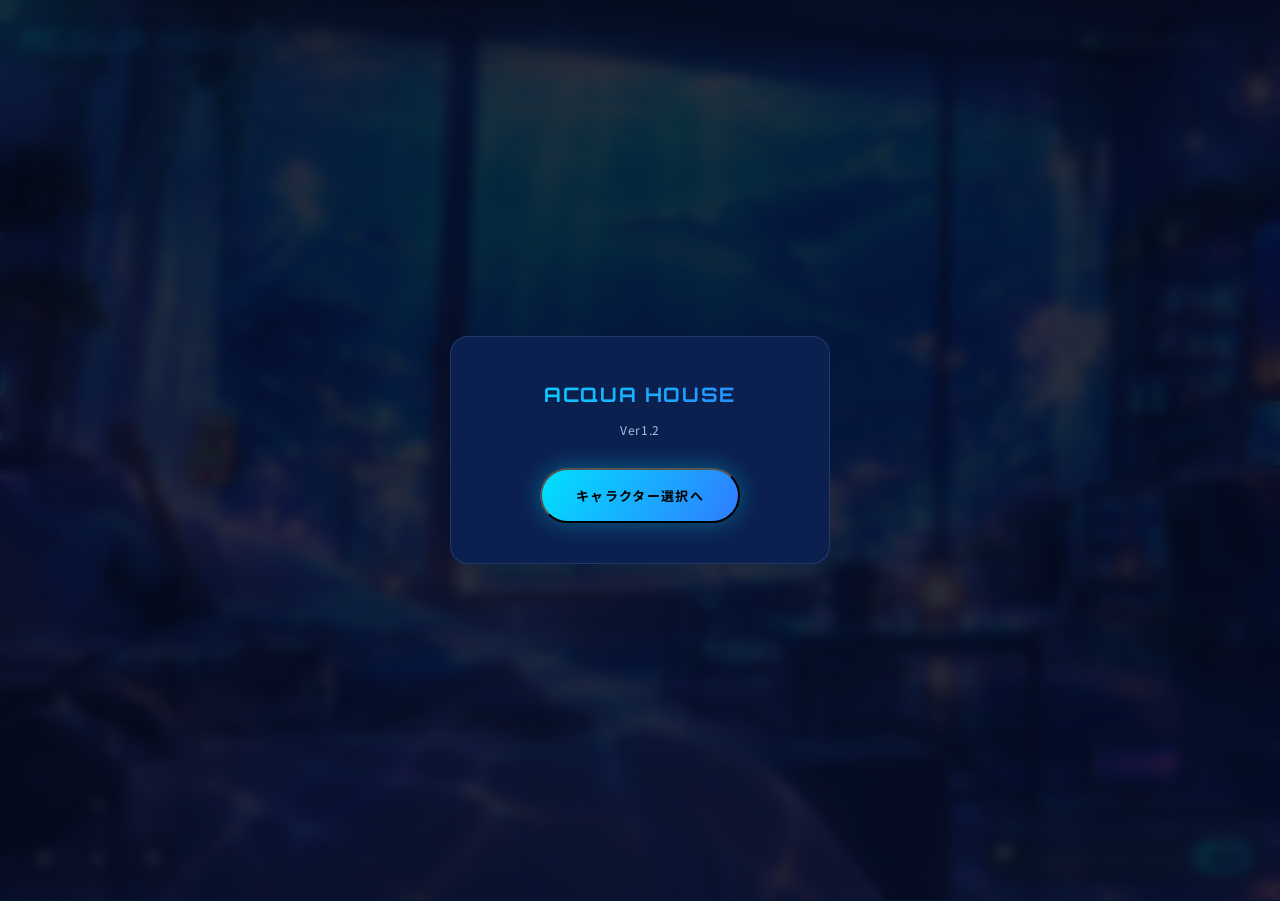
==== commit 1685bee2: "Add a version-check top screen before character select Shows APP_VERSION (js/chat.js) on a new scree" ====
--- a/chat.html
+++ b/chat.html
@@ -12,8 +12,8 @@
 <link rel="preconnect" href="https://fonts.gstatic.com" crossorigin>
 <link href="https://fonts.googleapis.com/css2?family=Orbitron:wght@500;700;900&family=Baloo+2:wght@600;700;800&family=Noto+Sans+JP:wght@300;400;500;700&display=swap" rel="stylesheet">
 <link rel="stylesheet" href="css/style.css?v=25">
-<link rel="stylesheet" href="css/chat.css?v=37">
-<link rel="stylesheet" href="css/youtube-widget.css?v=3">
+<link rel="stylesheet" href="css/chat.css?v=40">
+<link rel="stylesheet" href="css/youtube-widget.css?v=4">
 </head>
 <body>
 
@@ -141,6 +141,23 @@
     </div>
   </div>
 
+  <!-- ===== TOP SCREEN (shows the running version -- if this doesn't say the
+       latest version number, this tab is stale, see Cloud.md) ===== -->
+  <div class="chat-entry" id="chatTopScreen" hidden>
+    <div class="chat-entry-card chat-top-card">
+      <h2 class="chat-top-title">ACQUA HOUSE</h2>
+      <p class="chat-top-version" id="chatTopVersion"></p>
+      <div class="chat-top-update-notice" id="chatTopUpdateNotice" hidden>
+        <p>最新バージョンへのアップデートが必要です。アップデートしますか？</p>
+        <div class="chat-top-update-actions">
+          <button type="button" class="btn btn-primary" id="chatTopUpdateYesBtn">はい</button>
+          <button type="button" class="btn btn-outline" id="chatTopUpdateNoBtn">あとで</button>
+        </div>
+      </div>
+      <button class="btn btn-primary" id="chatTopEnterBtn">キャラクター選択へ</button>
+    </div>
+  </div>
+
   <!-- ===== ENTRY OVERLAY ===== -->
   <div class="chat-entry" id="chatEntry" hidden>
     <div class="chat-entry-card">
@@ -166,8 +183,8 @@
 <script src="https://www.gstatic.com/firebasejs/10.14.1/firebase-auth-compat.js"></script>
 <script src="https://www.gstatic.com/firebasejs/10.14.1/firebase-database-compat.js"></script>
 <script src="js/firebase-config.js?v=2"></script>
-<script src="js/chat.js?v=62"></script>
 <script src="js/youtube-config.js?v=2"></script>
-<script src="js/youtube-widget.js?v=6"></script>
+<script src="js/youtube-widget.js?v=11"></script>
+<script src="js/chat.js?v=68"></script>
 </body>
 </html>
--- a/css/chat.css
+++ b/css/chat.css
@@ -534,6 +534,31 @@
 }
 .chat-entry-card h2{ font-family: var(--font-display); font-size: 20px; margin: 0 0 6px; }
 .chat-entry-card p{ color: var(--fg-dim); font-size: 13px; margin: 0 0 16px; }
+
+/* ---------- top screen (version display, shown before character select) ---------- */
+.chat-top-card{ padding: 40px 24px; }
+.chat-top-title{
+  font-family: var(--font-display);
+  font-size: clamp(22px, 5vw, 32px);
+  letter-spacing: 0.08em;
+  margin: 0 0 8px;
+  background: linear-gradient(90deg, var(--cyan), var(--pink));
+  -webkit-background-clip: text;
+  background-clip: text;
+  color: transparent;
+}
+.chat-top-version{ font-size: 12px !important; color: var(--fg-dim); margin: 0 0 28px !important; letter-spacing: 0.05em; }
+.chat-top-update-notice{
+  background: rgba(255,207,107,0.1);
+  border: 1px solid rgba(255,207,107,0.35);
+  border-radius: 10px;
+  padding: 14px 14px 16px;
+  margin: -14px 0 20px;
+}
+.chat-top-update-notice[hidden]{ display: none; }
+.chat-top-update-notice p{ font-size: 12px !important; color: #ffcf6b !important; margin: 0 0 12px !important; }
+.chat-top-update-actions{ display: flex; gap: 10px; justify-content: center; }
+.chat-top-update-actions .btn{ flex: 1; padding: 8px 0; font-size: 13px; }
 #entryNameInput{
   width: 100%; padding: 11px 14px; border-radius: 12px; margin-bottom: 16px;
   border: 1px solid var(--border); background: rgba(255,255,255,0.04); color: var(--fg); font-size: 14px;
--- a/css/youtube-widget.css
+++ b/css/youtube-widget.css
@@ -159,6 +159,7 @@
   overflow: hidden;
   text-overflow: ellipsis;
 }
+.yt-room-screen-mute,
 .yt-room-screen-close{
   pointer-events: auto;
   flex-shrink: 0;
@@ -171,4 +172,5 @@
   width: 24px; height: 24px;
   cursor: pointer;
 }
+.yt-room-screen-mute:hover,
 .yt-room-screen-close:hover{ background: rgba(0,0,0,0.75); }
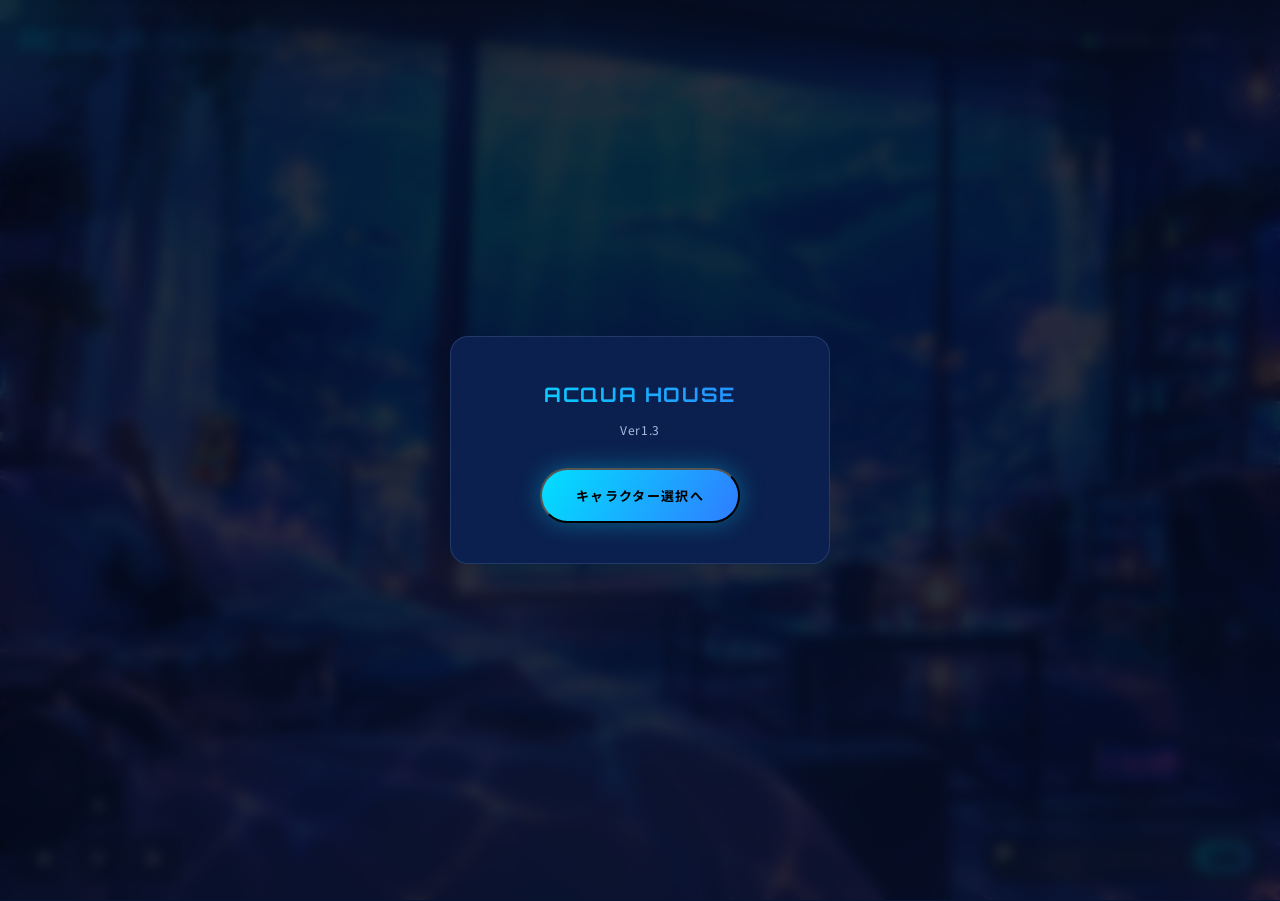
==== commit 91c43a71: "Fix genkidama houkai effect getting stuck, ghost avatars on reconnect, and shared YouTube search pan" ====
--- a/chat.html
+++ b/chat.html
@@ -184,7 +184,7 @@
 <script src="https://www.gstatic.com/firebasejs/10.14.1/firebase-database-compat.js"></script>
 <script src="js/firebase-config.js?v=2"></script>
 <script src="js/youtube-config.js?v=2"></script>
-<script src="js/youtube-widget.js?v=11"></script>
-<script src="js/chat.js?v=68"></script>
+<script src="js/youtube-widget.js?v=12"></script>
+<script src="js/chat.js?v=69"></script>
 </body>
 </html>
